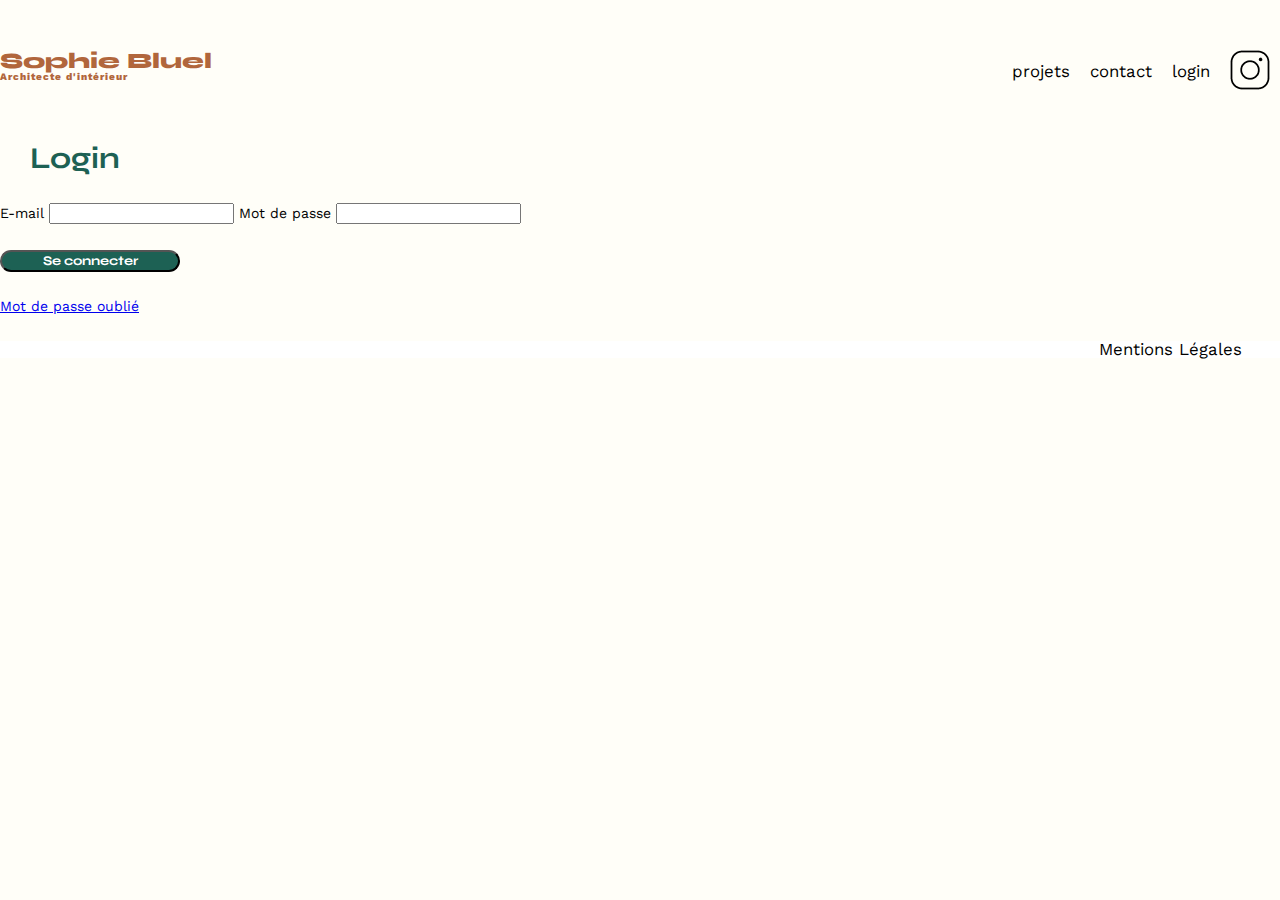
==== FrontEnd/login.html @ 5f7c63cb "feat: update of login pages" ====
<!DOCTYPE html>
<html lang="fr">
<head>
	<meta charset="UTF-8">
	<title>Sophie Bluel - Architecte d'intérieur</title>
	<meta name="viewport" content="width=device-width, initial-scale=1.0">
	<link rel="preconnect" href="https://fonts.googleapis.com">
	<link rel="preconnect" href="https://fonts.gstatic.com" crossorigin>
	<link href="https://fonts.googleapis.com/css2?family=Syne:wght@700;800&family=Work+Sans&display=swap" rel="stylesheet">
	<meta name="description" content="">
	<link rel="stylesheet" href="./assets/style.css">
</head>
<body>
<header>
	<h1>Sophie Bluel <span>Architecte d'intérieur</span></h1>
	<nav>
		<ul>
			<li><a href="./index.html">projets</a></li>
			<li><a href="#contact">contact</a></li>
			<li><a href="./login.html">login</a></li>
			<li><a href="https://www.instagram.com/"><img src="./assets/icons/instagram.png" alt="Instagram"></a></li>
		</ul>
	</nav>
</header>
<main>
	<h2 class="login-title">Login</h2>
		<form id="login-form" action="http://localhost:5678/api/users/login" method="post">
			<label for="email">E-mail</label>
			<input id="email" type="email" required="required">
			<label for="password">Mot de passe</label>
			<input id="password" type="password" required="required">
			<div id="error"></div>
			<input id="connection" type="submit" value="Se connecter">
		</form>
	<a id="lostPassword" href="#">Mot de passe oublié</a>
</main>

<footer>
	<nav>
		<ul>
			<li>Mentions Légales</li>
		</ul>
	</nav>
</footer>
<script src="./assets/service.js"></script>
<script src="./assets/component.js"></script>
</body>
</html>
---- FrontEnd/assets/style.css ----
/* http://meyerweb.com/eric/tools/css/reset/
   v2.0 | 20110126
   License: none (public domain)
*/

html, body, div, span, applet, object, iframe,
h1, h2, h3, h4, h5, h6, p, blockquote, pre,
a, abbr, acronym, address, big, cite, code,
del, dfn, em, img, ins, kbd, q, s, samp,
small, strike, strong, sub, sup, tt, var,
b, u, i, center,
dl, dt, dd, ol, ul, li,
fieldset, form, label, legend,
table, caption, tbody, tfoot, thead, tr, th, td,
article, aside, canvas, details, embed,
figure, figcaption, footer, header, hgroup,
menu, nav, output, ruby, section, summary,
time, mark, audio, video {
	margin: 0;
	padding: 0;
	border: 0;
	font-size: 100%;
	font: inherit;
	vertical-align: baseline;
}
/* HTML5 display-role reset for older browsers */
article, aside, details, figcaption, figure,
footer, header, hgroup, menu, nav, section {
	display: block;
}
body {
	line-height: 1;
}
ol, ul {
	list-style: none;
}
blockquote, q {
	quotes: none;
}
blockquote:before, blockquote:after,
q:before, q:after {
	content: '';
	content: none;
}
table {
	border-collapse: collapse;
	border-spacing: 0;
}
/** end reset css**/
body {
	margin: 0;
	padding: 0;
	font-family: 'Work Sans' ;
	font-size: 14px;
}
header {
	display: flex;
	justify-content: space-between;
	margin: 50px 0
}
section {
	margin: 50px 0
}

h1{
	display: flex;
	flex-direction: column;
	font-family: 'Syne';
	font-size: 22px;
	font-weight: 800;
	color: #B1663C
}

h1 > span {
	font-family: 'Work Sans';
	font-size:10px;
	letter-spacing: 0.1em;
;
}

h2{
	font-family: 'Syne';
	font-weight: 700;
	font-size: 30px;
	color: #1D6154
}
nav ul {
	display: flex;
	align-items: center;
	list-style-type: none;

}
nav li {
	padding: 0 10px;
	font-size: 1.2em;
}

li:hover {
	color: #B1663C;
}
#introduction {
	display: flex;
	align-items: center;
}
#introduction figure {
	flex: 1
}
#introduction img {
	display: block;
	margin: auto;
	width: 80%;
}

#introduction article {
	flex: 1
}
#introduction h2 {
	margin-bottom: 1em;
}

#introduction p {
	margin-bottom: 0.5em;
}
#portfolio h2 {
	text-align: center;
	margin-bottom: 1em;
}

.gallery {
	width: 100%;
	display: grid;
	grid-template-columns: 1fr 1fr 1fr;
	grid-column-gap: 20px;
	grid-row-gap: 20px;
}

.gallery img {
	width: 100%;

}
#contact {
	width: 50%;
margin: auto;
}
#contact > * {
	text-align: center;

}
#contact h2{
	margin-bottom: 20px;
}
#contact form {
	text-align: left;
	margin-top:30px;
	display: flex;
	flex-direction: column;
}

#contact input {
	height: 50px;
	font-size: 1.2em;
	border: none;
	box-shadow: 0px 4px 14px rgba(0, 0, 0, 0.09);
}
#contact label {
	margin: 2em 0 1em 0;
}
#contact textarea {
	border: none;
	box-shadow: 0px 4px 14px rgba(0, 0, 0, 0.09);
}

input[type="submit"]{
	font-family: 'Syne';
	font-weight: 700;
	color: white;
	background-color: #1D6154;
	margin : 2em auto ;
	width: 180px;
	text-align: center;
	border-radius: 60px ;
}

footer nav ul {
	display: flex;
	justify-content: flex-end;
	margin: 2em
}

/*custom css index*/
.flex {
	display: flex
}

.justify-center {
	justify-content: center
}

.button {
	border-radius: 50px;
    background-color: #fffef8;
    color: #1D6154;
    margin: 5px;
	padding: 10px 50px;
	border-color: #1D6154;
	margin-bottom: 40px;
}        

.button:hover {
	background-color: #1D6154;
	color: white;
}


ul li a {
	text-decoration: none;
	color: black;
}

/*couleur de la page*/
body {
	background-color: #fffef8;
}

footer {
	background-color: white;
}

/*container*/
.container {

	max-width: 1140px;
	margin:auto;
}

/*login css*/
#login {
	align-items: center;
	display: flex;
	flex-direction: column;
}

.login-title {
	margin: 30px
}

/*Mode edition*/

.edition {
	align-items: center;
	display: flex;
	flex-direction: row;
	justify-content: center;
	background-color: black;
	color:white;
	line-height: 19px;
	gap: 10px;
	height: 50px;
	margin-top: 0;

}

.projet {
	background-color: red;
	display: flex;
	justify-content: center;
	align-items: center;
	margin: 10px;
	
}

.buttonmodify {
	cursor: pointer;
}

/*Modal */
.modal {
	background-color: rgba(0, 0, 0, 0.3);
	position: fixed;
	top: 0;
	left: 0;
	right: 0;
	bottom: 0;
	margin:0;
	display: flex;
	justify-content: center;
	align-items: center;

}

.modalcontainer {
	width: 500px;
	padding: 30px;
	border-radius: 10px;
	background-color: white;
	
}

.modalhead button {
	border: none;
	background-color: white;
	outline: none;
	margin:0;
	padding: 0;
}

.modalhead {
	width: 100%;
	display: flex;
	justify-content: space-between;
}

.galerietitle {
	padding: 20px;
	font-size: 22px;
	text-align: center;
}

.modalfoot {
	display: flex;
	justify-content: center;
	align-items: center;
}
#creatework {
	border-radius: 50px;
	padding: 5px 50px;
	background-color: #1D6154;
	color: white;
	align-items: center;
}
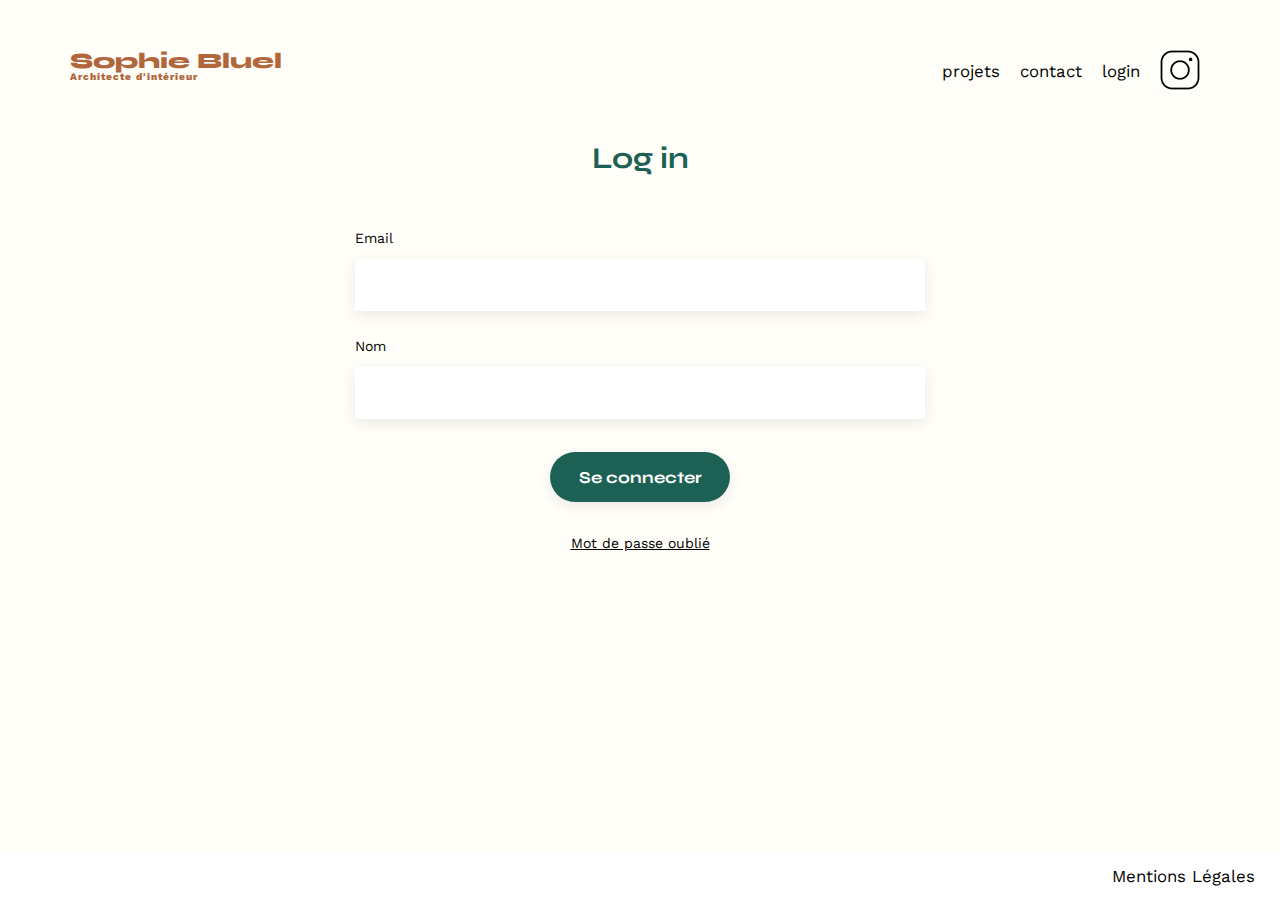
==== commit 09cb4ea1: "Feat: finalization of the project" ====
--- a/FrontEnd/login.html
+++ b/FrontEnd/login.html
@@ -11,38 +11,44 @@
 	<link rel="stylesheet" href="./assets/style.css">
 </head>
 <body>
-<header>
-	<h1>Sophie Bluel <span>Architecte d'intérieur</span></h1>
-	<nav>
-		<ul>
-			<li><a href="./index.html">projets</a></li>
-			<li><a href="#contact">contact</a></li>
-			<li><a href="./login.html">login</a></li>
-			<li><a href="https://www.instagram.com/"><img src="./assets/icons/instagram.png" alt="Instagram"></a></li>
-		</ul>
-	</nav>
-</header>
-<main>
-	<h2 class="login-title">Login</h2>
-		<form id="login-form" action="http://localhost:5678/api/users/login" method="post">
-			<label for="email">E-mail</label>
-			<input id="email" type="email" required="required">
-			<label for="password">Mot de passe</label>
-			<input id="password" type="password" required="required">
-			<div id="error"></div>
-			<input id="connection" type="submit" value="Se connecter">
-		</form>
-	<a id="lostPassword" href="#">Mot de passe oublié</a>
-</main>
+	<div class="container">
+	<header>
+		<h1>Sophie Bluel <span>Architecte d'intérieur</span></h1>
+		<nav>
+			<ul>
+				<li><a href="./index.html">projets</a></li>
+				<li><a href="#contact">contact</a></li>
+				<li><a href="./login.html">login</a></li>
+				<li><a href="https://www.instagram.com/"><img src="./assets/icons/instagram.png" alt="Instagram"></a></li>
+			</ul>
+		</nav>
+	</header>
+	<main>
+		<section id="contact">
+			<h2>Log in</h2>
+			
+				<form action="#" method="post" id="login-form">
+					
+					<label for="email">Email</label>
+					<input type="email" name="email" id="email">
+					<label for="password">Nom</label>
+					<input type="password" name="password" id="password">
+					<input type="submit" value="Se connecter">
 
-<footer>
-	<nav>
-		<ul>
-			<li>Mentions Légales</li>
-		</ul>
-	</nav>
-</footer>
-<script src="./assets/service.js"></script>
-<script src="./assets/component.js"></script>
+				</form>
+		</section>
+		<a id="lostpassword" href="#">Mot de passe oublié</a>
+	</main>
+	</div>
+	<footer class="footer-fixed">
+		<nav>
+			<ul>
+				<li>Mentions Légales</li>
+			</ul>
+		</nav>
+	</footer>
+	<script src="./assets/service.js"></script>
+	<script src="./assets/component.js"></script>
+
 </body>
 </html>
--- a/FrontEnd/assets/style.css
+++ b/FrontEnd/assets/style.css
@@ -149,20 +149,20 @@
 #contact h2{
 	margin-bottom: 20px;
 }
-#contact form {
+#contact form, #modaltwo-form .modalbody {
 	text-align: left;
 	margin-top:30px;
 	display: flex;
 	flex-direction: column;
 }
 
-#contact input {
+#contact input, #modaltwo-form .modalbody input, #modaltwo-form .modalbody select {
 	height: 50px;
 	font-size: 1.2em;
 	border: none;
 	box-shadow: 0px 4px 14px rgba(0, 0, 0, 0.09);
 }
-#contact label {
+#contact label, #modaltwo-form .modalbody label {
 	margin: 2em 0 1em 0;
 }
 #contact textarea {
@@ -170,7 +170,7 @@
 	box-shadow: 0px 4px 14px rgba(0, 0, 0, 0.09);
 }
 
-input[type="submit"]{
+input[type="submit"],.button {
 	font-family: 'Syne';
 	font-weight: 700;
 	color: white;
@@ -202,8 +202,9 @@
     color: #1D6154;
     margin: 5px;
 	padding: 10px 50px;
-	border-color: #1D6154;
+	border: 2px solid #1D6154;
 	margin-bottom: 40px;
+	width: fit-content;
 }        
 
 .button:hover {
@@ -224,6 +225,19 @@
 
 footer {
 	background-color: white;
+	margin: 0;
+}
+
+.footer-fixed {
+	position: fixed;
+	right: 0;
+	bottom: 0;
+	left: 0;
+}
+
+footer nav ul {
+	margin: 0;
+	padding: 15px;
 }
 
 /*container*/
@@ -261,16 +275,23 @@
 }
 
 .projet {
-	background-color: red;
 	display: flex;
 	justify-content: center;
 	align-items: center;
 	margin: 10px;
+	margin-bottom: 40px;
+	background-color: transparent;
 	
+}
+
+#portfolio h2 {
+	margin: 0;
+	padding: 0;
 }
 
 .buttonmodify {
 	cursor: pointer;
+	margin-left: 20px;
 }
 
 /*Modal */
@@ -282,9 +303,10 @@
 	right: 0;
 	bottom: 0;
 	margin:0;
-	display: flex;
+	display: none;
 	justify-content: center;
 	align-items: center;
+	
 
 }
 
@@ -327,4 +349,99 @@
 	background-color: #1D6154;
 	color: white;
 	align-items: center;
+}
+
+#lostpassword {
+	display: block;
+	text-align: center;
+	color: black;
+	text-decoration: underline;
+}
+
+.close {
+	cursor: pointer;
+}
+
+.modalbody, .modalfoot {
+	width: 75%;
+	margin: 20px auto;
+}
+
+.modalbody{
+	margin-bottom: 30px;
+
+}
+
+.modalfoot {
+	border-top: 1px solid rgba(0, 0, 0, 0.3);
+	padding-top: 30px;
+}
+
+
+/* style minigal */
+
+#minigalerie {
+	display: flex;
+	justify-content: flex-start;
+	flex-wrap: wrap;
+}
+
+#minigalerie figure {
+	width: 17%;
+
+	margin: 5px;
+}
+
+#minigalerie figure img {
+	width: 100%;
+}
+
+.delete {
+	padding: 5px;
+	background-color: rgba(0, 0, 0, 0.7);
+	border: none;
+	border-radius: 2px;
+	position: absolute;
+	margin-left: -25px;
+	margin-top: 5px;
+	color: white;
+	font-size: 8px;
+	cursor: pointer;
+}
+
+/*style modal photo*/
+.modaltwo-imgcontainer {
+	border-radius: 5px;
+	padding: 20px;
+	display: flex;
+	justify-content: center;
+	align-items: center;
+	flex-direction: column;
+	background-color: #e8f1f6;
+	
+}
+
+.modaltwo-icon {
+	font-size: 4rem;
+	color: rgba(0, 0, 0, 0.2);
+}
+
+.modaltwo-textaddphoto {
+	padding: 10px 20px;
+	background-color:rgba(0, 0, 0, 0.15);
+	color: #306685;
+	border-radius: 25px;
+	margin: 10px 0px;
+	display: block;
+	cursor: pointer;
+}
+
+#addphoto {
+	display: none;
+	
+}
+
+.modaltwo-desc {
+	font-size: 12px;
+	color: #333;
 }